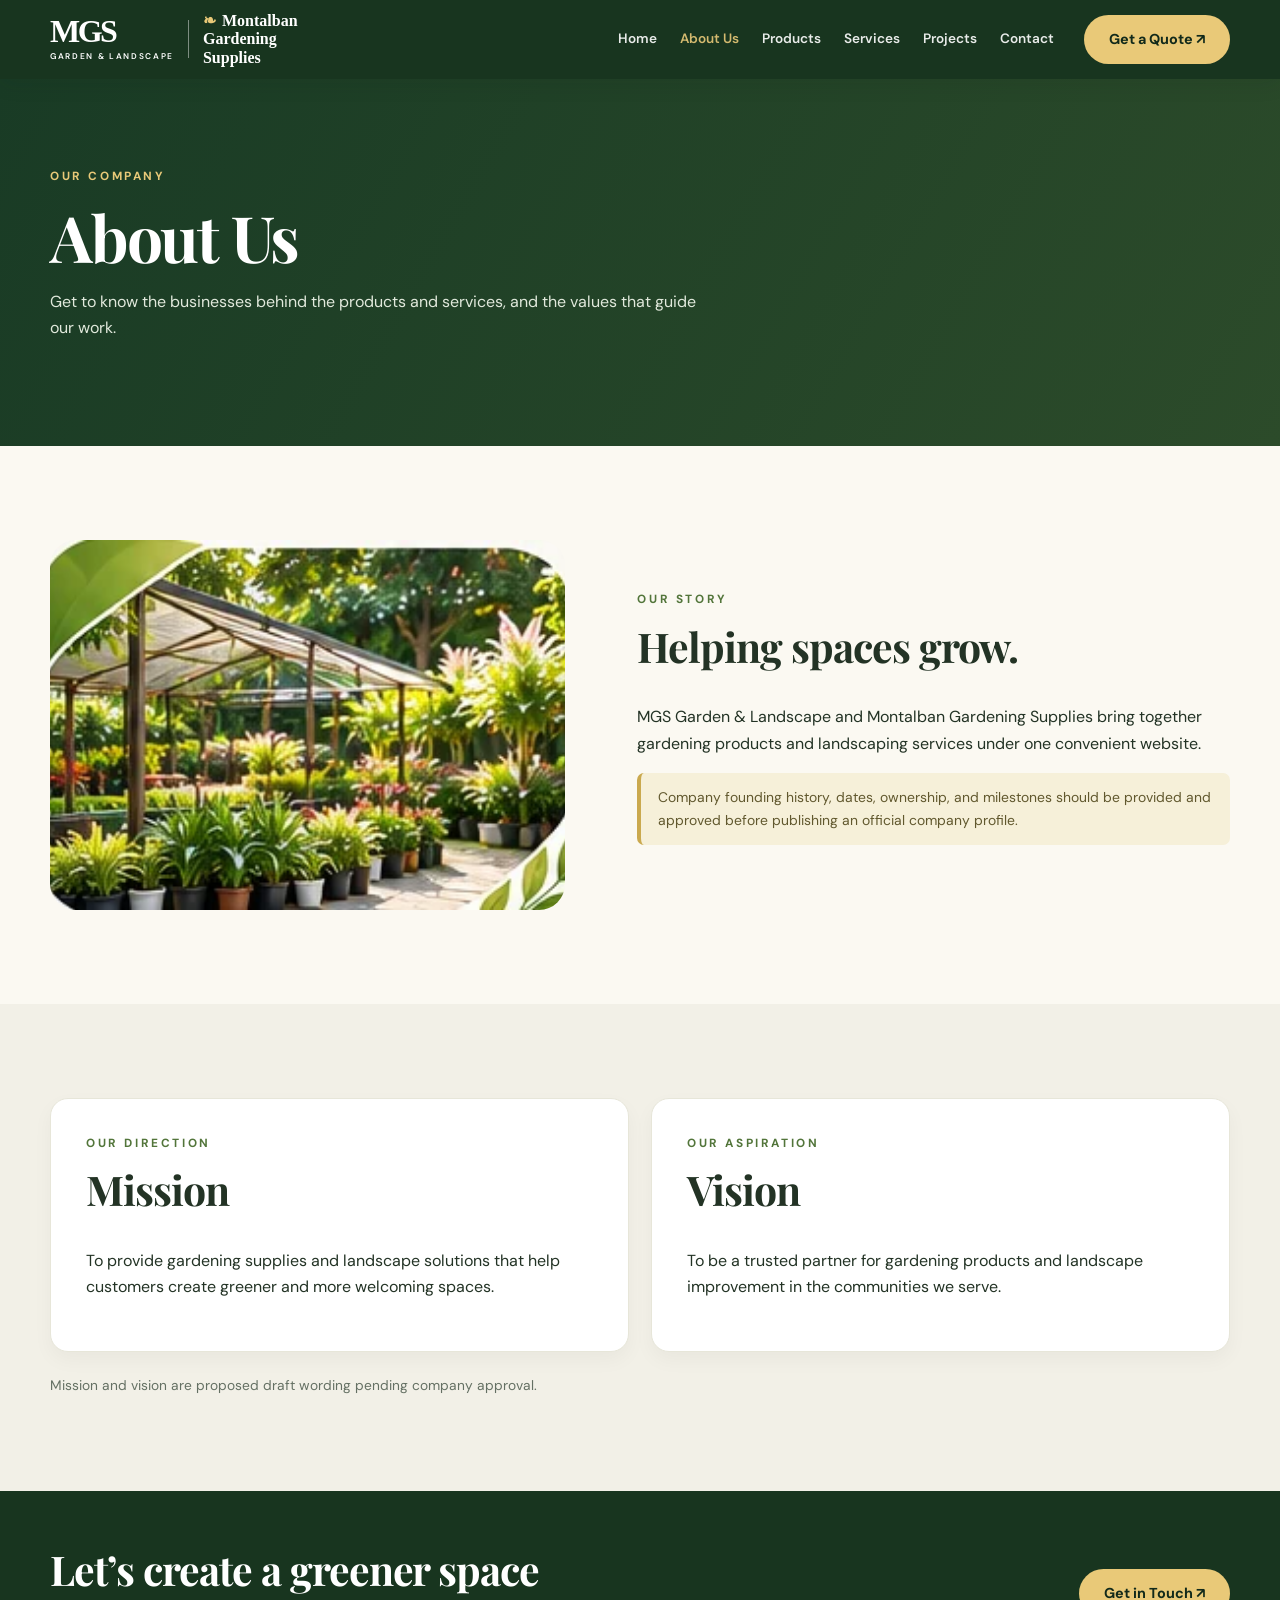
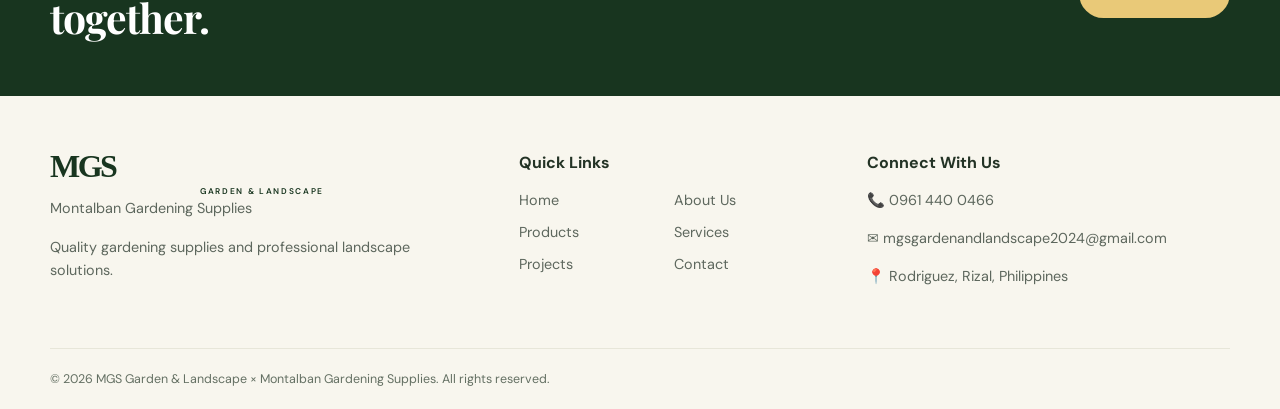
==== about/index.html @ c3f2a5ec "Initial website developmentcls" ====
<!doctype html><html lang="en"><head><meta charset="utf-8"><meta name="viewport" content="width=device-width, initial-scale=1"><meta name="theme-color" content="#18351f"><meta name="description" content="MGS Garden & Landscape and Montalban Gardening Supplies — gardening products, landscape services, and company information in Rodriguez, Rizal."><title>About Us</title><link rel="icon" href="../assets/favicon.svg" type="image/svg+xml"><link rel="stylesheet" href="../assets/style.css"><script defer src="../assets/app.js"></script></head><body data-page="about" data-base="../"><div id="app"></div><noscript>This website requires JavaScript to display its pages. Please enable JavaScript.</noscript></body></html>
---- assets/style.css ----
@import url('https://fonts.googleapis.com/css2?family=DM+Sans:wght@400;500;600;700&family=Playfair+Display:wght@500;600;700&display=swap');
:root{--forest:#18351f;--dark:#11291a;--leaf:#52753a;--cream:#fbf9f2;--ivory:#f3f0e5;--gold:#e9c978;--ink:#233325;--muted:#647063;--border:#e7e6d9;--radius:19px}*{box-sizing:border-box}html{scroll-behavior:smooth}body{margin:0;background:var(--cream);color:var(--ink);font:16px/1.65 'DM Sans',Arial,sans-serif}h1,h2,h3,p{margin-top:0}h1,h2,h3{line-height:1.16}h1,h2,.serif{font-family:'Playfair Display',Georgia,serif}h1{font-size:clamp(2.5rem,5vw,5rem);letter-spacing:-.035em}h2{font-size:clamp(2rem,3.2vw,3.25rem);letter-spacing:-.025em}h3{font-size:1.2rem}a{text-decoration:none;color:inherit}img{max-width:100%;display:block}button,input,select,textarea{font:inherit}button{cursor:pointer}.container{width:min(1180px,calc(100% - 48px));margin:auto}.eyebrow{font-size:.74rem;font-weight:700;letter-spacing:.22em;text-transform:uppercase;color:var(--leaf);margin-bottom:13px}.lead{font-size:1.08rem;color:var(--muted);max-width:610px}.section{padding:94px 0}.section.alt{background:#f2f0e7}.section-head{display:flex;justify-content:space-between;align-items:end;gap:25px;margin-bottom:34px}.section-head h2{margin-bottom:8px}.section-head p{color:var(--muted);margin-bottom:0}.btn{display:inline-flex;gap:10px;align-items:center;justify-content:center;padding:12px 24px;border-radius:99px;font-weight:700;font-size:.9rem;border:1px solid transparent;transition:transform .2s,background .2s}.btn:hover{transform:translateY(-2px)}.btn.gold{background:var(--gold);color:var(--dark)}.btn.dark{background:var(--forest);color:white}.btn.outline{border-color:currentColor;color:inherit}.btn.light{background:#f8f1d8;color:var(--forest)}.btn:focus-visible,a:focus-visible,input:focus-visible,textarea:focus-visible,select:focus-visible{outline:3px solid #e2a52d;outline-offset:3px}.site-header{position:sticky;top:0;z-index:50;background:var(--forest);color:#fff;box-shadow:0 4px 20px #1424191c}.nav{height:79px;display:flex;align-items:center;gap:30px}.brand{display:flex;align-items:center;gap:14px;margin-right:auto;min-width:0}.brand-mgs{font:700 2rem/.9 Georgia,serif;letter-spacing:-.08em}.brand-mgs small{display:block;font:600 .52rem/1.4 'DM Sans',sans-serif;letter-spacing:.2em;text-align:center;margin-top:5px}.brand-divider{height:38px;border-left:1px solid #ffffff70}.brand-supplies{font:600 1rem/1.14 Georgia,serif;max-width:130px}.brand-supplies:before{content:'❧';color:var(--gold);padding-right:6px}.nav-links{display:flex;align-items:center;gap:23px}.nav-links a{font-size:.85rem;font-weight:600;white-space:nowrap;opacity:.9}.nav-links a:hover,.nav-links a.active{color:var(--gold)}.menu-toggle{display:none;border:0;background:transparent;color:white;font-size:1.6rem}.hero{min-height:580px;background:linear-gradient(90deg,#102a1cf5 0%,#17351edc 37%,#18331c25 100%),url('hero.webp') center right/cover;display:flex;align-items:center;color:white}.hero-inner{padding:100px 0;max-width:1180px}.hero h1{max-width:680px;margin-bottom:23px}.hero h1 em{color:var(--gold);font-weight:500}.hero p{max-width:510px;color:#f3f5ec;margin-bottom:29px}.actions{display:flex;flex-wrap:wrap;gap:12px}.value-strip{border-bottom:1px solid var(--border);background:#fffdf7}.values{display:grid;grid-template-columns:repeat(4,1fr);gap:24px;padding:30px 0}.value{display:flex;align-items:start;gap:13px}.value-icon{font-size:1.6rem;color:var(--leaf)}.value strong{display:block;font-size:.91rem}.value span:last-child{font-size:.78rem;color:var(--muted)}.story-grid{display:grid;grid-template-columns:1fr 1.15fr;gap:72px;align-items:center}.story-img{width:100%;height:370px;object-fit:cover;border-radius:26px}.story-copy h2{margin-bottom:21px}.story-copy p{color:var(--muted)}.split-cards{display:grid;grid-template-columns:repeat(2,1fr);gap:22px}.split-card{position:relative;overflow:hidden;border-radius:22px;min-height:320px;color:white;display:flex;align-items:end;background-position:center;background-size:cover}.split-card:before{content:'';position:absolute;inset:0;background:linear-gradient(90deg,#102d1de8,#102d1d35)}.split-card>div{position:relative;padding:35px;max-width:370px}.split-card h2{font-size:2.5rem;margin-bottom:13px}.split-card p{font-size:.93rem}.split-card .eyebrow{color:#eedc9e}.card-grid{display:grid;grid-template-columns:repeat(4,1fr);gap:22px}.card-grid.three{grid-template-columns:repeat(3,1fr)}.card{border:1px solid var(--border);border-radius:18px;overflow:hidden;background:white;box-shadow:0 8px 20px #1424190a}.card img{width:100%;height:195px;object-fit:cover}.card-body{padding:20px}.card-body h3{margin-bottom:6px}.card-body p{font-size:.88rem;color:var(--muted);margin-bottom:12px}.tag{display:inline-block;padding:5px 11px;background:#f5edcf;border-radius:20px;color:#5b511d;font-size:.72rem;font-weight:700}.page-hero{background:linear-gradient(120deg,#193b25,#2c4b2a);color:white;padding:88px 0}.page-hero h1{margin-bottom:15px}.page-hero p{max-width:660px;color:#e1e9dc}.page-hero .eyebrow{color:var(--gold)}.filter-row{display:flex;flex-wrap:wrap;gap:10px;margin-bottom:27px}.filter{border:1px solid #d5d9cd;background:white;border-radius:50px;padding:9px 16px;color:var(--forest)}.filter.active{background:var(--forest);color:white}.cta-band{background:var(--forest);color:white;padding:55px 0}.cta-layout{display:flex;align-items:center;justify-content:space-between;gap:24px}.cta-layout h2{max-width:570px;margin:0}.footer{background:#f8f6ee;padding:56px 0 20px}.footer-grid{display:grid;grid-template-columns:1.4fr 1fr 1.2fr;gap:45px}.footer h3{font:700 1rem 'DM Sans',sans-serif}.footer p,.footer a{color:#5d675d;font-size:.9rem}.footer-links{display:grid;grid-template-columns:repeat(2,1fr);gap:8px}.copyright{border-top:1px solid var(--border);margin-top:44px;padding-top:20px;font-size:.78rem;color:var(--muted)}.note{background:#f6f0d9;border-left:4px solid #caa94e;padding:13px 17px;border-radius:7px;font-size:.87rem;color:#61582e}.contact-grid{display:grid;grid-template-columns:.9fr 1.1fr;gap:60px}.contact-detail{margin:20px 0}.contact-detail strong{display:block}.form{display:grid;gap:15px;background:white;border:1px solid var(--border);border-radius:20px;padding:30px}.form label{display:grid;gap:5px;font-size:.84rem;font-weight:700}.form input,.form select,.form textarea{width:100%;padding:12px;border:1px solid #ccd2c6;border-radius:8px;background:#fff}.form textarea{min-height:130px;resize:vertical}.form .btn{justify-self:start}.empty{padding:20px;color:var(--muted)}@media(max-width:960px){.nav{height:70px}.menu-toggle{display:block}.nav-links{display:none;position:absolute;top:70px;left:0;right:0;background:var(--forest);padding:25px;flex-direction:column;align-items:stretch;gap:15px}.nav-links.open{display:flex}.nav-cta{display:none}.values{grid-template-columns:repeat(2,1fr)}.card-grid{grid-template-columns:repeat(2,1fr)}.card-grid.three{grid-template-columns:repeat(2,1fr)}.story-grid{gap:30px}}@media(max-width:640px){.container{width:min(100% - 32px,1180px)}.brand-mgs{font-size:1.5rem}.brand-mgs small{font-size:.4rem}.brand-supplies{font-size:.75rem}.brand-divider{height:32px}.nav{gap:12px}.section{padding:65px 0}.hero{min-height:540px;background-position:60% center;background-image:linear-gradient(90deg,#102a1cf0,#18351eb8),url('hero.webp')}.hero-inner{padding:80px 0}.values{gap:16px}.value{gap:8px}.value-icon{font-size:1.3rem}.story-grid,.split-cards,.contact-grid,.footer-grid{grid-template-columns:1fr}.story-img{height:260px}.split-card{min-height:280px}.card-grid,.card-grid.three{grid-template-columns:1fr 1fr;gap:12px}.card img{height:135px}.card-body{padding:13px}.card-body h3{font-size:.97rem}.card-body p{font-size:.8rem}.section-head{align-items:start;flex-direction:column}.cta-layout{align-items:start;flex-direction:column}.footer-grid{gap:25px}}@media(max-width:390px){.card-grid,.card-grid.three{grid-template-columns:1fr}.card img{height:200px}}@media(prefers-reduced-motion:reduce){html{scroll-behavior:auto}.btn{transition:none}}
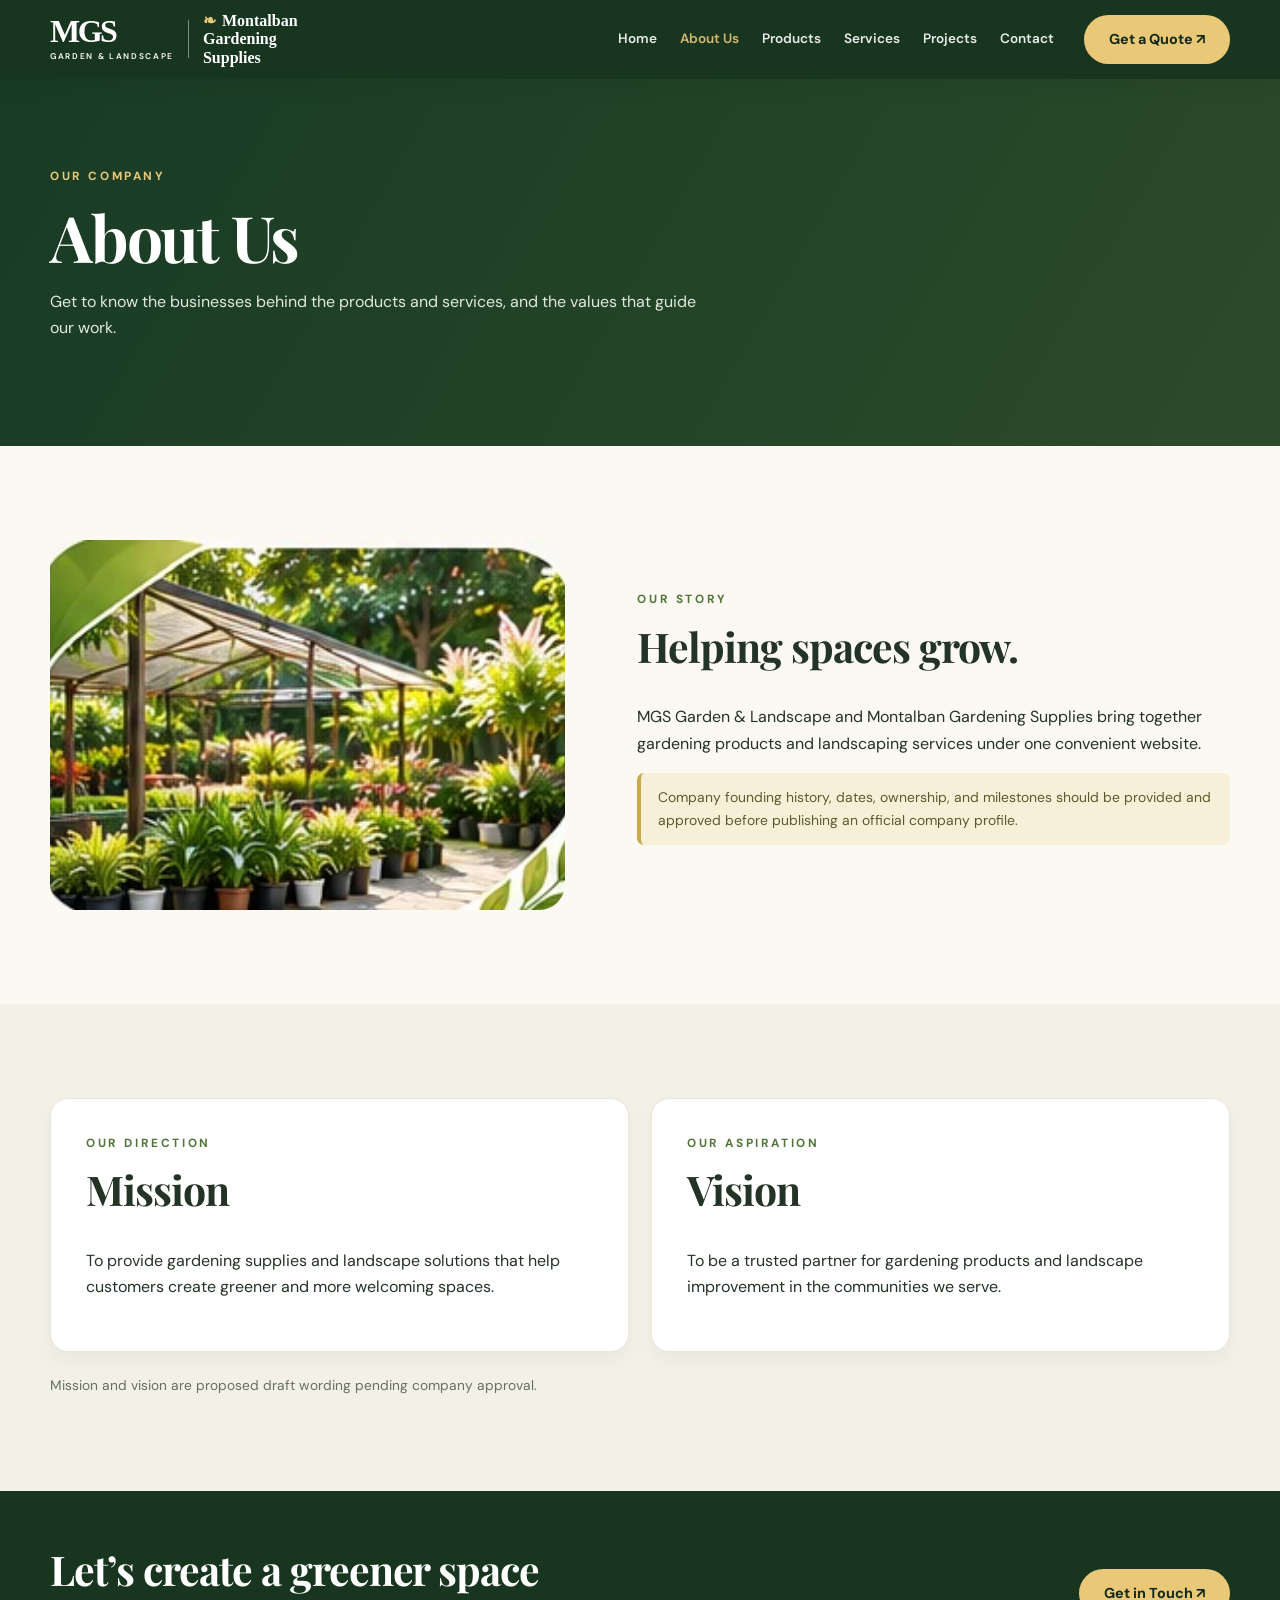
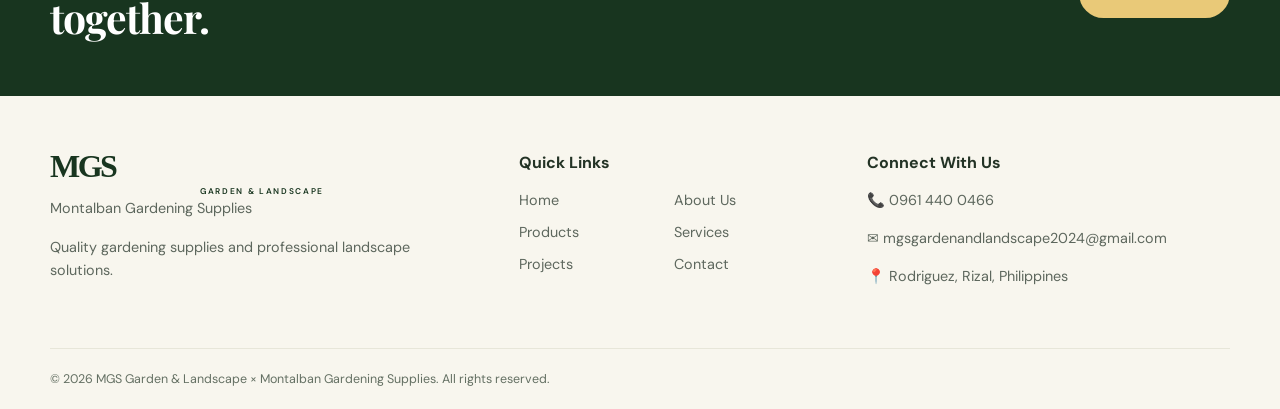
==== commit 05296e74: "Updated website" ====
--- a/about/index.html
+++ b/about/index.html
@@ -1 +1 @@
-<!doctype html><html lang="en"><head><meta charset="utf-8"><meta name="viewport" content="width=device-width, initial-scale=1"><meta name="theme-color" content="#18351f"><meta name="description" content="MGS Garden & Landscape and Montalban Gardening Supplies — gardening products, landscape services, and company information in Rodriguez, Rizal."><title>About Us</title><link rel="icon" href="../assets/favicon.svg" type="image/svg+xml"><link rel="stylesheet" href="../assets/style.css"><script defer src="../assets/app.js"></script></head><body data-page="about" data-base="../"><div id="app"></div><noscript>This website requires JavaScript to display its pages. Please enable JavaScript.</noscript></body></html>+<!doctype html><html lang="en"><head><meta charset="utf-8"><meta name="viewport" content="width=device-width, initial-scale=1"><meta name="theme-color" content="#18351f"><meta name="description" content="MGS Garden & Landscape and Montalban Gardening Supplies — gardening products, landscape services, and company information in Rodriguez, Rizal."><title>About Us</title><link rel="icon" href="../assets/favicon.svg" type="image/svg+xml"><link rel="stylesheet" href="../assets/style.css"><script defer src="../assets/app.js"></script><style id="site-loader-style">#site-loader{position:fixed;inset:0;z-index:99999;display:grid;place-items:center;background:#fbf9f2;transition:opacity .38s ease,visibility .38s ease}#site-loader.is-hidden{opacity:0;visibility:hidden;pointer-events:none}.site-loader-inner{text-align:center;color:#18351f;padding:24px}.site-loader-leaf{width:74px;height:74px;display:block;margin:0 auto 16px;transform-origin:50% 80%;animation:leaf-sway 1.15s ease-in-out infinite alternate}.site-loader-name{font:600 18px Georgia,serif;letter-spacing:.04em}.site-loader-caption{font:12px Arial,sans-serif;letter-spacing:.17em;text-transform:uppercase;margin-top:7px;color:#52753a}@keyframes leaf-sway{from{transform:rotate(-13deg) scale(.96)}to{transform:rotate(13deg) scale(1.04)}}@media(prefers-reduced-motion:reduce){.site-loader-leaf{animation:none}#site-loader{transition:none}}</style></head><body data-page="about" data-base="../"><div id="site-loader" role="status" aria-live="polite" aria-label="Loading website"><div class="site-loader-inner"><svg class="site-loader-leaf" viewBox="0 0 100 100" xmlns="http://www.w3.org/2000/svg" aria-hidden="true"><path d="M18 79C18 31 53 12 88 12c0 40-18 73-57 73-6 0-10-2-13-6Z" fill="#52753a"/><path d="M19 82c17-23 34-39 59-56" fill="none" stroke="#e9c978" stroke-width="4" stroke-linecap="round"/><path d="M46 57 40 32M61 43l-2-20M47 56l24 7" fill="none" stroke="#d8e4bb" stroke-width="2.5" stroke-linecap="round"/></svg><div class="site-loader-name">MGS Garden &amp; Landscape</div><div class="site-loader-caption">Growing greener spaces</div></div></div><div id="app"></div><noscript>This website requires JavaScript to display its pages. Please enable JavaScript.</noscript></body></html>
--- a/assets/style.css
+++ b/assets/style.css
@@ -1,2 +1,28 @@
 @import url('https://fonts.googleapis.com/css2?family=DM+Sans:wght@400;500;600;700&family=Playfair+Display:wght@500;600;700&display=swap');
-:root{--forest:#18351f;--dark:#11291a;--leaf:#52753a;--cream:#fbf9f2;--ivory:#f3f0e5;--gold:#e9c978;--ink:#233325;--muted:#647063;--border:#e7e6d9;--radius:19px}*{box-sizing:border-box}html{scroll-behavior:smooth}body{margin:0;background:var(--cream);color:var(--ink);font:16px/1.65 'DM Sans',Arial,sans-serif}h1,h2,h3,p{margin-top:0}h1,h2,h3{line-height:1.16}h1,h2,.serif{font-family:'Playfair Display',Georgia,serif}h1{font-size:clamp(2.5rem,5vw,5rem);letter-spacing:-.035em}h2{font-size:clamp(2rem,3.2vw,3.25rem);letter-spacing:-.025em}h3{font-size:1.2rem}a{text-decoration:none;color:inherit}img{max-width:100%;display:block}button,input,select,textarea{font:inherit}button{cursor:pointer}.container{width:min(1180px,calc(100% - 48px));margin:auto}.eyebrow{font-size:.74rem;font-weight:700;letter-spacing:.22em;text-transform:uppercase;color:var(--leaf);margin-bottom:13px}.lead{font-size:1.08rem;color:var(--muted);max-width:610px}.section{padding:94px 0}.section.alt{background:#f2f0e7}.section-head{display:flex;justify-content:space-between;align-items:end;gap:25px;margin-bottom:34px}.section-head h2{margin-bottom:8px}.section-head p{color:var(--muted);margin-bottom:0}.btn{display:inline-flex;gap:10px;align-items:center;justify-content:center;padding:12px 24px;border-radius:99px;font-weight:700;font-size:.9rem;border:1px solid transparent;transition:transform .2s,background .2s}.btn:hover{transform:translateY(-2px)}.btn.gold{background:var(--gold);color:var(--dark)}.btn.dark{background:var(--forest);color:white}.btn.outline{border-color:currentColor;color:inherit}.btn.light{background:#f8f1d8;color:var(--forest)}.btn:focus-visible,a:focus-visible,input:focus-visible,textarea:focus-visible,select:focus-visible{outline:3px solid #e2a52d;outline-offset:3px}.site-header{position:sticky;top:0;z-index:50;background:var(--forest);color:#fff;box-shadow:0 4px 20px #1424191c}.nav{height:79px;display:flex;align-items:center;gap:30px}.brand{display:flex;align-items:center;gap:14px;margin-right:auto;min-width:0}.brand-mgs{font:700 2rem/.9 Georgia,serif;letter-spacing:-.08em}.brand-mgs small{display:block;font:600 .52rem/1.4 'DM Sans',sans-serif;letter-spacing:.2em;text-align:center;margin-top:5px}.brand-divider{height:38px;border-left:1px solid #ffffff70}.brand-supplies{font:600 1rem/1.14 Georgia,serif;max-width:130px}.brand-supplies:before{content:'❧';color:var(--gold);padding-right:6px}.nav-links{display:flex;align-items:center;gap:23px}.nav-links a{font-size:.85rem;font-weight:600;white-space:nowrap;opacity:.9}.nav-links a:hover,.nav-links a.active{color:var(--gold)}.menu-toggle{display:none;border:0;background:transparent;color:white;font-size:1.6rem}.hero{min-height:580px;background:linear-gradient(90deg,#102a1cf5 0%,#17351edc 37%,#18331c25 100%),url('hero.webp') center right/cover;display:flex;align-items:center;color:white}.hero-inner{padding:100px 0;max-width:1180px}.hero h1{max-width:680px;margin-bottom:23px}.hero h1 em{color:var(--gold);font-weight:500}.hero p{max-width:510px;color:#f3f5ec;margin-bottom:29px}.actions{display:flex;flex-wrap:wrap;gap:12px}.value-strip{border-bottom:1px solid var(--border);background:#fffdf7}.values{display:grid;grid-template-columns:repeat(4,1fr);gap:24px;padding:30px 0}.value{display:flex;align-items:start;gap:13px}.value-icon{font-size:1.6rem;color:var(--leaf)}.value strong{display:block;font-size:.91rem}.value span:last-child{font-size:.78rem;color:var(--muted)}.story-grid{display:grid;grid-template-columns:1fr 1.15fr;gap:72px;align-items:center}.story-img{width:100%;height:370px;object-fit:cover;border-radius:26px}.story-copy h2{margin-bottom:21px}.story-copy p{color:var(--muted)}.split-cards{display:grid;grid-template-columns:repeat(2,1fr);gap:22px}.split-card{position:relative;overflow:hidden;border-radius:22px;min-height:320px;color:white;display:flex;align-items:end;background-position:center;background-size:cover}.split-card:before{content:'';position:absolute;inset:0;background:linear-gradient(90deg,#102d1de8,#102d1d35)}.split-card>div{position:relative;padding:35px;max-width:370px}.split-card h2{font-size:2.5rem;margin-bottom:13px}.split-card p{font-size:.93rem}.split-card .eyebrow{color:#eedc9e}.card-grid{display:grid;grid-template-columns:repeat(4,1fr);gap:22px}.card-grid.three{grid-template-columns:repeat(3,1fr)}.card{border:1px solid var(--border);border-radius:18px;overflow:hidden;background:white;box-shadow:0 8px 20px #1424190a}.card img{width:100%;height:195px;object-fit:cover}.card-body{padding:20px}.card-body h3{margin-bottom:6px}.card-body p{font-size:.88rem;color:var(--muted);margin-bottom:12px}.tag{display:inline-block;padding:5px 11px;background:#f5edcf;border-radius:20px;color:#5b511d;font-size:.72rem;font-weight:700}.page-hero{background:linear-gradient(120deg,#193b25,#2c4b2a);color:white;padding:88px 0}.page-hero h1{margin-bottom:15px}.page-hero p{max-width:660px;color:#e1e9dc}.page-hero .eyebrow{color:var(--gold)}.filter-row{display:flex;flex-wrap:wrap;gap:10px;margin-bottom:27px}.filter{border:1px solid #d5d9cd;background:white;border-radius:50px;padding:9px 16px;color:var(--forest)}.filter.active{background:var(--forest);color:white}.cta-band{background:var(--forest);color:white;padding:55px 0}.cta-layout{display:flex;align-items:center;justify-content:space-between;gap:24px}.cta-layout h2{max-width:570px;margin:0}.footer{background:#f8f6ee;padding:56px 0 20px}.footer-grid{display:grid;grid-template-columns:1.4fr 1fr 1.2fr;gap:45px}.footer h3{font:700 1rem 'DM Sans',sans-serif}.footer p,.footer a{color:#5d675d;font-size:.9rem}.footer-links{display:grid;grid-template-columns:repeat(2,1fr);gap:8px}.copyright{border-top:1px solid var(--border);margin-top:44px;padding-top:20px;font-size:.78rem;color:var(--muted)}.note{background:#f6f0d9;border-left:4px solid #caa94e;padding:13px 17px;border-radius:7px;font-size:.87rem;color:#61582e}.contact-grid{display:grid;grid-template-columns:.9fr 1.1fr;gap:60px}.contact-detail{margin:20px 0}.contact-detail strong{display:block}.form{display:grid;gap:15px;background:white;border:1px solid var(--border);border-radius:20px;padding:30px}.form label{display:grid;gap:5px;font-size:.84rem;font-weight:700}.form input,.form select,.form textarea{width:100%;padding:12px;border:1px solid #ccd2c6;border-radius:8px;background:#fff}.form textarea{min-height:130px;resize:vertical}.form .btn{justify-self:start}.empty{padding:20px;color:var(--muted)}@media(max-width:960px){.nav{height:70px}.menu-toggle{display:block}.nav-links{display:none;position:absolute;top:70px;left:0;right:0;background:var(--forest);padding:25px;flex-direction:column;align-items:stretch;gap:15px}.nav-links.open{display:flex}.nav-cta{display:none}.values{grid-template-columns:repeat(2,1fr)}.card-grid{grid-template-columns:repeat(2,1fr)}.card-grid.three{grid-template-columns:repeat(2,1fr)}.story-grid{gap:30px}}@media(max-width:640px){.container{width:min(100% - 32px,1180px)}.brand-mgs{font-size:1.5rem}.brand-mgs small{font-size:.4rem}.brand-supplies{font-size:.75rem}.brand-divider{height:32px}.nav{gap:12px}.section{padding:65px 0}.hero{min-height:540px;background-position:60% center;background-image:linear-gradient(90deg,#102a1cf0,#18351eb8),url('hero.webp')}.hero-inner{padding:80px 0}.values{gap:16px}.value{gap:8px}.value-icon{font-size:1.3rem}.story-grid,.split-cards,.contact-grid,.footer-grid{grid-template-columns:1fr}.story-img{height:260px}.split-card{min-height:280px}.card-grid,.card-grid.three{grid-template-columns:1fr 1fr;gap:12px}.card img{height:135px}.card-body{padding:13px}.card-body h3{font-size:.97rem}.card-body p{font-size:.8rem}.section-head{align-items:start;flex-direction:column}.cta-layout{align-items:start;flex-direction:column}.footer-grid{gap:25px}}@media(max-width:390px){.card-grid,.card-grid.three{grid-template-columns:1fr}.card img{height:200px}}@media(prefers-reduced-motion:reduce){html{scroll-behavior:auto}.btn{transition:none}}+:root{--forest:#18351f;--dark:#11291a;--leaf:#52753a;--cream:#fbf9f2;--ivory:#f3f0e5;--gold:#e9c978;--ink:#233325;--muted:#647063;--border:#e7e6d9;--radius:19px}*{box-sizing:border-box}html{scroll-behavior:smooth}body{margin:0;background:var(--cream);color:var(--ink);font:16px/1.65 'DM Sans',Arial,sans-serif}h1,h2,h3,p{margin-top:0}h1,h2,h3{line-height:1.16}h1,h2,.serif{font-family:'Playfair Display',Georgia,serif}h1{font-size:clamp(2.5rem,5vw,5rem);letter-spacing:-.035em}h2{font-size:clamp(2rem,3.2vw,3.25rem);letter-spacing:-.025em}h3{font-size:1.2rem}a{text-decoration:none;color:inherit}img{max-width:100%;display:block}button,input,select,textarea{font:inherit}button{cursor:pointer}.container{width:min(1180px,calc(100% - 48px));margin:auto}.eyebrow{font-size:.74rem;font-weight:700;letter-spacing:.22em;text-transform:uppercase;color:var(--leaf);margin-bottom:13px}.lead{font-size:1.08rem;color:var(--muted);max-width:610px}.section{padding:94px 0}.section.alt{background:#f2f0e7}.section-head{display:flex;justify-content:space-between;align-items:end;gap:25px;margin-bottom:34px}.section-head h2{margin-bottom:8px}.section-head p{color:var(--muted);margin-bottom:0}.btn{display:inline-flex;gap:10px;align-items:center;justify-content:center;padding:12px 24px;border-radius:99px;font-weight:700;font-size:.9rem;border:1px solid transparent;transition:transform .2s,background .2s}.btn:hover{transform:translateY(-2px)}.btn.gold{background:var(--gold);color:var(--dark)}.btn.dark{background:var(--forest);color:white}.btn.outline{border-color:currentColor;color:inherit}.btn.light{background:#f8f1d8;color:var(--forest)}.btn:focus-visible,a:focus-visible,input:focus-visible,textarea:focus-visible,select:focus-visible{outline:3px solid #e2a52d;outline-offset:3px}.site-header{position:sticky;top:0;z-index:50;background:var(--forest);color:#fff;box-shadow:0 4px 20px #1424191c}.nav{height:79px;display:flex;align-items:center;gap:30px}.brand{display:flex;align-items:center;gap:14px;margin-right:auto;min-width:0}.brand-mgs{font:700 2rem/.9 Georgia,serif;letter-spacing:-.08em}.brand-mgs small{display:block;font:600 .52rem/1.4 'DM Sans',sans-serif;letter-spacing:.2em;text-align:center;margin-top:5px}.brand-divider{height:38px;border-left:1px solid #ffffff70}.brand-supplies{font:600 1rem/1.14 Georgia,serif;max-width:130px}.brand-supplies:before{content:'❧';color:var(--gold);padding-right:6px}.nav-links{display:flex;align-items:center;gap:23px}.nav-links a{font-size:.85rem;font-weight:600;white-space:nowrap;opacity:.9}.nav-links a:hover,.nav-links a.active{color:var(--gold)}.menu-toggle{display:none;border:0;background:transparent;color:white;font-size:1.6rem}.hero{min-height:580px;background:linear-gradient(90deg,#102a1cf5 0%,#17351edc 37%,#18331c25 100%),url('hero.webp') center right/cover;display:flex;align-items:center;color:white}.hero-inner{padding:100px 0;max-width:1180px}.hero h1{max-width:680px;margin-bottom:23px}.hero h1 em{color:var(--gold);font-weight:500}.hero p{max-width:510px;color:#f3f5ec;margin-bottom:29px}.actions{display:flex;flex-wrap:wrap;gap:12px}.value-strip{border-bottom:1px solid var(--border);background:#fffdf7}.values{display:grid;grid-template-columns:repeat(4,1fr);gap:24px;padding:30px 0}.value{display:flex;align-items:start;gap:13px}.value-icon{font-size:1.6rem;color:var(--leaf)}.value strong{display:block;font-size:.91rem}.value span:last-child{font-size:.78rem;color:var(--muted)}.story-grid{display:grid;grid-template-columns:1fr 1.15fr;gap:72px;align-items:center}.story-img{width:100%;height:370px;object-fit:cover;border-radius:26px}.story-copy h2{margin-bottom:21px}.story-copy p{color:var(--muted)}.split-cards{display:grid;grid-template-columns:repeat(2,1fr);gap:22px}.split-card{position:relative;overflow:hidden;border-radius:22px;min-height:320px;color:white;display:flex;align-items:end;background-position:center;background-size:cover}.split-card:before{content:'';position:absolute;inset:0;background:linear-gradient(90deg,#102d1de8,#102d1d35)}.split-card>div{position:relative;padding:35px;max-width:370px}.split-card h2{font-size:2.5rem;margin-bottom:13px}.split-card p{font-size:.93rem}.split-card .eyebrow{color:#eedc9e}.card-grid{display:grid;grid-template-columns:repeat(4,1fr);gap:22px}.card-grid.three{grid-template-columns:repeat(3,1fr)}.card{border:1px solid var(--border);border-radius:18px;overflow:hidden;background:white;box-shadow:0 8px 20px #1424190a}.card img{width:100%;height:195px;object-fit:cover}.card-body{padding:20px}.card-body h3{margin-bottom:6px}.card-body p{font-size:.88rem;color:var(--muted);margin-bottom:12px}.tag{display:inline-block;padding:5px 11px;background:#f5edcf;border-radius:20px;color:#5b511d;font-size:.72rem;font-weight:700}.page-hero{background:linear-gradient(120deg,#193b25,#2c4b2a);color:white;padding:88px 0}.page-hero h1{margin-bottom:15px}.page-hero p{max-width:660px;color:#e1e9dc}.page-hero .eyebrow{color:var(--gold)}.filter-row{display:flex;flex-wrap:wrap;gap:10px;margin-bottom:27px}.filter{border:1px solid #d5d9cd;background:white;border-radius:50px;padding:9px 16px;color:var(--forest)}.filter.active{background:var(--forest);color:white}.cta-band{background:var(--forest);color:white;padding:55px 0}.cta-layout{display:flex;align-items:center;justify-content:space-between;gap:24px}.cta-layout h2{max-width:570px;margin:0}.footer{background:#f8f6ee;padding:56px 0 20px}.footer-grid{display:grid;grid-template-columns:1.4fr 1fr 1.2fr;gap:45px}.footer h3{font:700 1rem 'DM Sans',sans-serif}.footer p,.footer a{color:#5d675d;font-size:.9rem}.footer-links{display:grid;grid-template-columns:repeat(2,1fr);gap:8px}.copyright{border-top:1px solid var(--border);margin-top:44px;padding-top:20px;font-size:.78rem;color:var(--muted)}.note{background:#f6f0d9;border-left:4px solid #caa94e;padding:13px 17px;border-radius:7px;font-size:.87rem;color:#61582e}.contact-grid{display:grid;grid-template-columns:.9fr 1.1fr;gap:60px}.contact-detail{margin:20px 0}.contact-detail strong{display:block}.form{display:grid;gap:15px;background:white;border:1px solid var(--border);border-radius:20px;padding:30px}.form label{display:grid;gap:5px;font-size:.84rem;font-weight:700}.form input,.form select,.form textarea{width:100%;padding:12px;border:1px solid #ccd2c6;border-radius:8px;background:#fff}.form textarea{min-height:130px;resize:vertical}.form .btn{justify-self:start}.empty{padding:20px;color:var(--muted)}@media(max-width:960px){.nav{height:70px}.menu-toggle{display:block}.nav-links{display:none;position:absolute;top:70px;left:0;right:0;background:var(--forest);padding:25px;flex-direction:column;align-items:stretch;gap:15px}.nav-links.open{display:flex}.nav-cta{display:none}.values{grid-template-columns:repeat(2,1fr)}.card-grid{grid-template-columns:repeat(2,1fr)}.card-grid.three{grid-template-columns:repeat(2,1fr)}.story-grid{gap:30px}}@media(max-width:640px){.container{width:min(100% - 32px,1180px)}.brand-mgs{font-size:1.5rem}.brand-mgs small{font-size:.4rem}.brand-supplies{font-size:.75rem}.brand-divider{height:32px}.nav{gap:12px}.section{padding:65px 0}.hero{min-height:540px;background-position:60% center;background-image:linear-gradient(90deg,#102a1cf0,#18351eb8),url('hero.webp')}.hero-inner{padding:80px 0}.values{gap:16px}.value{gap:8px}.value-icon{font-size:1.3rem}.story-grid,.split-cards,.contact-grid,.footer-grid{grid-template-columns:1fr}.story-img{height:260px}.split-card{min-height:280px}.card-grid,.card-grid.three{grid-template-columns:1fr 1fr;gap:12px}.card img{height:135px}.card-body{padding:13px}.card-body h3{font-size:.97rem}.card-body p{font-size:.8rem}.section-head{align-items:start;flex-direction:column}.cta-layout{align-items:start;flex-direction:column}.footer-grid{gap:25px}}@media(max-width:390px){.card-grid,.card-grid.three{grid-template-columns:1fr}.card img{height:200px}}@media(prefers-reduced-motion:reduce){html{scroll-behavior:auto}.btn{transition:none}}
+/* Subtle text introductions: progressive enhancement, no layout shifts. */
+@media (prefers-reduced-motion: no-preference) {
+  .text-intro-ready .text-intro {opacity:0;transform:translate3d(0,17px,0);filter:blur(2px);transition:opacity .7s ease,transform .7s cubic-bezier(.2,.75,.25,1),filter .7s ease;transition-delay:var(--intro-delay,0ms);}
+  .text-intro-ready .text-intro.is-visible {opacity:1;transform:none;filter:blur(0);}
+}
+@media (prefers-reduced-motion: reduce) { .text-intro {opacity:1!important;transform:none!important;filter:none!important;transition:none!important;} }
+
+/* Hero introduction: subtle cinematic image reveal, gold accent and staged CTAs. */
+.hero{position:relative;isolation:isolate;overflow:hidden;background:var(--dark);}
+.hero::before{content:"";position:absolute;inset:0;z-index:-2;background:url('hero.webp') center right/cover no-repeat;transform:scale(1.075);filter:brightness(.88);}
+.hero::after{content:"";position:absolute;inset:0;z-index:-1;background:linear-gradient(90deg,#102a1cf5 0%,#17351edc 37%,#18331c25 100%);}
+.hero-inner{position:relative;z-index:1;}
+@media(prefers-reduced-motion:no-preference){
+  .hero.hero-intro-pending::before{opacity:.6;transform:scale(1.075);}
+  .hero.hero-intro-playing::before{animation:mgs-hero-image 1.7s cubic-bezier(.2,.7,.2,1) both;}
+  .hero.hero-intro-pending .actions>a{opacity:0;transform:translateY(16px);}
+  .hero.hero-intro-playing .actions>a{animation:mgs-hero-cta .75s cubic-bezier(.2,.75,.25,1) both;}
+  .hero.hero-intro-playing .actions>a:nth-child(1){animation-delay:.55s;}
+  .hero.hero-intro-playing .actions>a:nth-child(2){animation-delay:.7s;}
+  @keyframes mgs-hero-image{from{opacity:.6;transform:scale(1.075);filter:brightness(.75)}to{opacity:1;transform:scale(1);filter:brightness(.88)}}
+  @keyframes mgs-hero-cta{from{opacity:0;transform:translateY(16px)}to{opacity:1;transform:translateY(0)}}
+}
+@media(max-width:640px){.hero::before{background-position:60% center}.hero::after{background:linear-gradient(90deg,#102a1cf0,#18351eb8)}}
+@media(prefers-reduced-motion:reduce){.hero::before{transform:none;filter:none}.hero .actions>a{opacity:1;transform:none;animation:none}}
+
+@media(prefers-reduced-motion:no-preference){.text-intro-ready .hero.hero-intro-pending .text-intro.is-visible{opacity:0;transform:translate3d(0,22px,0);filter:blur(3px)}.text-intro-ready .hero.hero-intro-playing .text-intro.is-visible{opacity:1;transform:none;filter:none}.hero.hero-intro-playing .eyebrow.text-intro{transition-delay:.12s}.hero.hero-intro-playing h1.text-intro{transition-delay:.24s}.hero.hero-intro-playing p.text-intro{transition-delay:.4s}}
